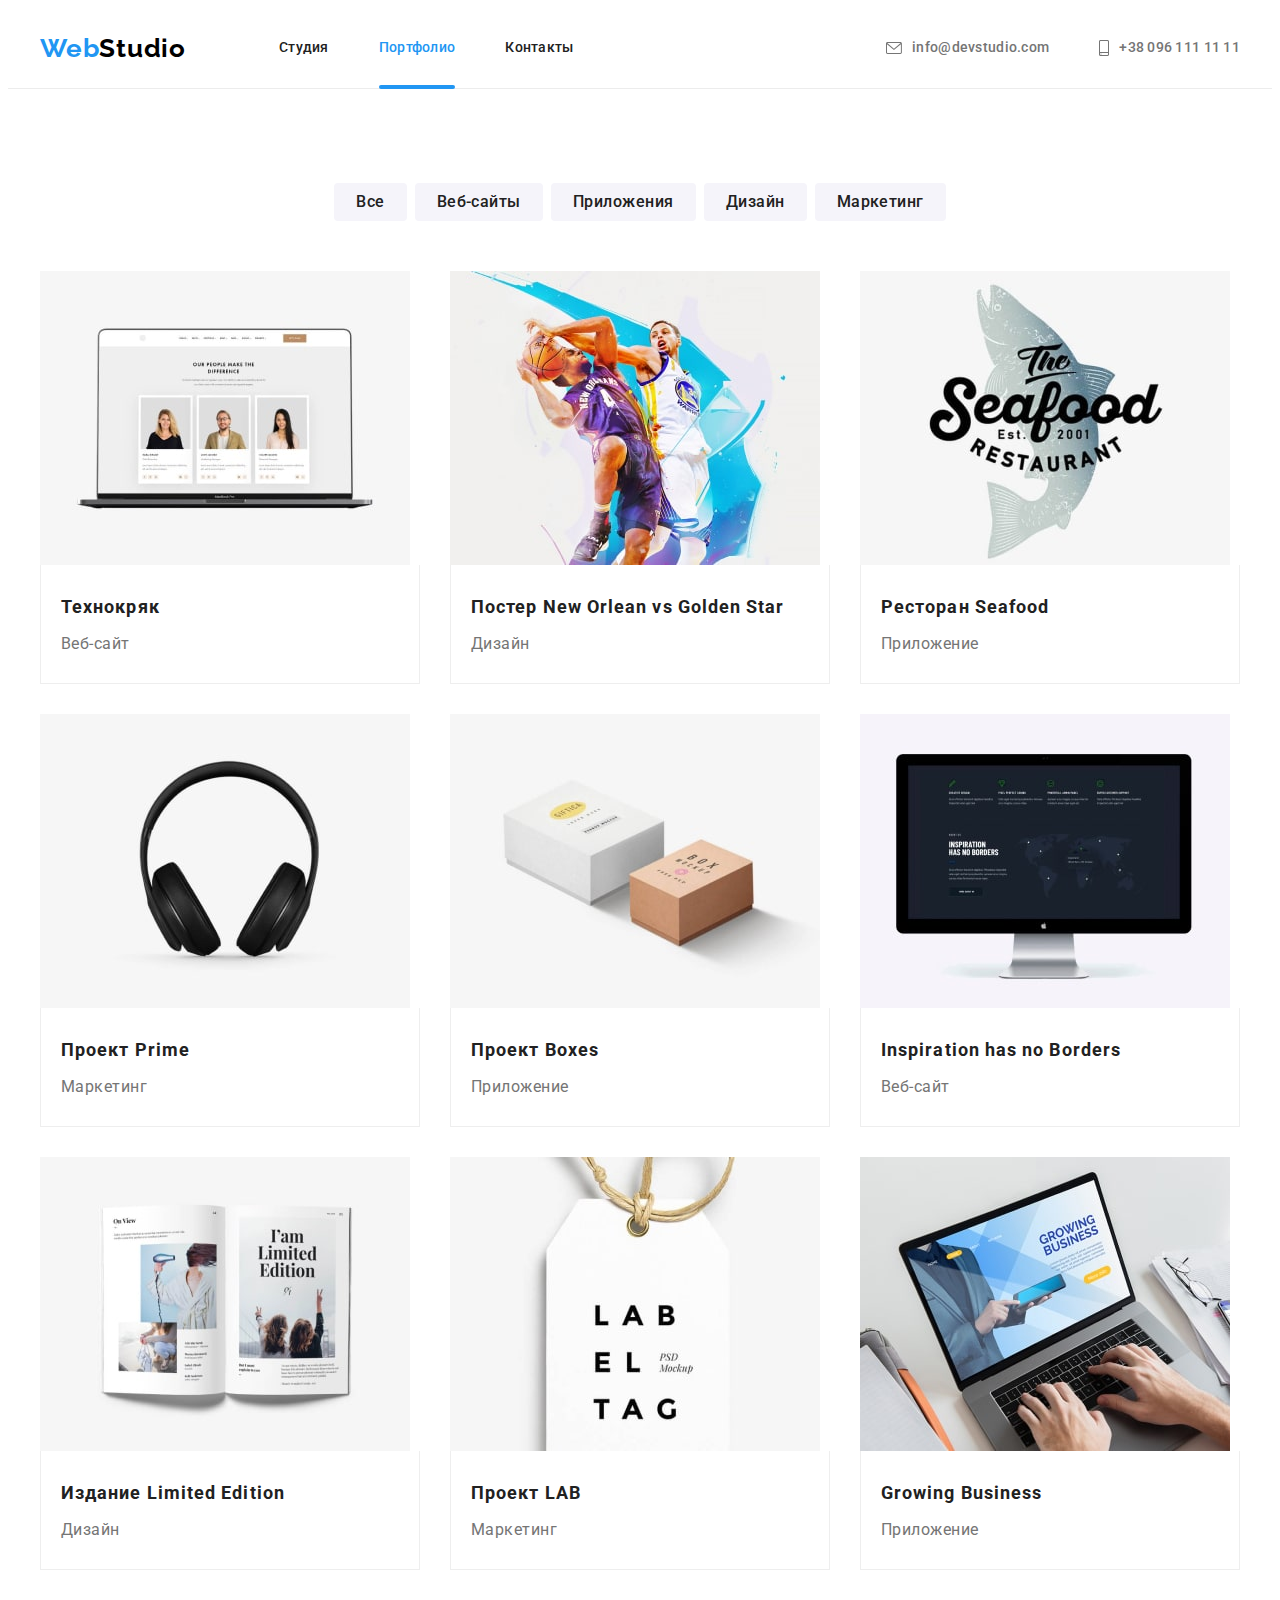
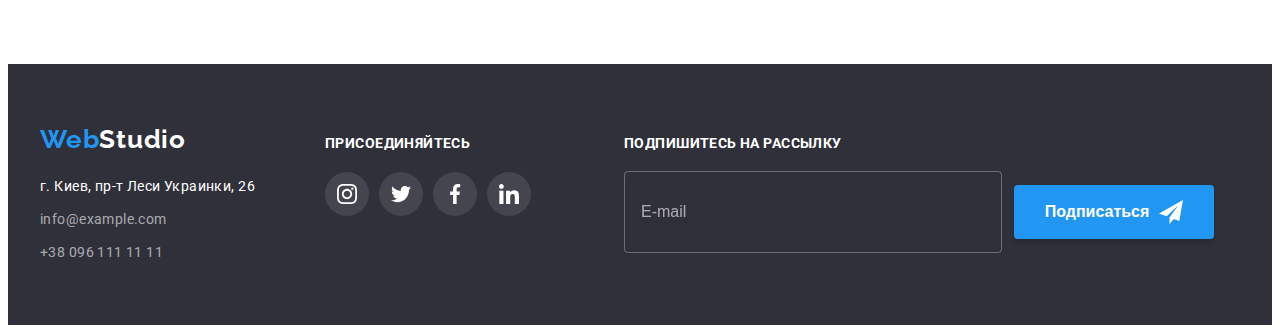
==== portfolio.html @ 28d36714 "copied" ====
<!DOCTYPE html>
<html lang="ru">
  <head>
    <meta charset="UTF-8" />
    <meta http-equiv="X-UA-Compatible" content="IE=edge" />
    <meta name="viewport" content="width=device-width, initial-scale=1.0" />
    <title>Студия</title>
    <link
      rel="stylesheet"
      href="https://cdnjs.cloudflare.com/ajax/libs/modern-normalize/1.1.0/modern-normalize.min.css"
      integrity="sha512-wpPYUAdjBVSE4KJnH1VR1HeZfpl1ub8YT/NKx4PuQ5NmX2tKuGu6U/JRp5y+Y8XG2tV+wKQpNHVUX03MfMFn9Q=="
      crossorigin="anonymous"
      referrerpolicy="no-referrer"
    />
    <link rel="preconnect" href="https://fonts.googleapis.com" />
    <link rel="preconnect" href="https://fonts.gstatic.com" crossorigin />
    <link
      href="https://fonts.googleapis.com/css2?family=Raleway:wght@700&family=Roboto:wght@400;500;700;900&display=swap"
      rel="stylesheet"
    />
    <link rel="stylesheet" href="./css/styles.css" />
  </head>
  <body>
    <!--шапка сайта-->
     <header class="header">
      <div class="container">
        <a class="header-logo link" href="./index.html" lang="en"
          >Web<span class="logo">Studio</span></a
        >
        <nav class="header-nav">
          <ul class="header-nav-list list">
            <li class="header-item">
              <a href="./index.html" class="header-link link">Студия</a>
            </li>
            <li class="header-item">
              <a href="./portfolio.html" class="header-link link active">Портфолио</a>
            </li>
            <li class="header-item">
              <a href="" class="header-link link">Контакты</a>
            </li>
          </ul>
        </nav>
        <ul class="header-contact-list list">
          <li class="header-mail">
            <a href="mailto:info@devstudio.com" class="header-mail-link link">
              <svg class="header-mail-icon" width="16" height="12">
                <use href="./images/sprite.svg#icon-envelope"></use>
              </svg>
              info@devstudio.com</a
            >
          </li>
          <li class="header-tel">
            <a href="tel:+380961111111" class="header-tel-link link">
              <svg class="header-tel-icon" width="10" height="16">
                <use href="./images/sprite.svg#icon-smartphone"></use>
              </svg>
              +38 096 111 11 11</a
            >
          </li>
        </ul>
      </div>
    </header>
    
      <!--герой-->
    <main>
    <section class="projects section">
     <div class="container">  
    <h1 class="projects-title visually-hidden">Примеры работ</h1>
        <ul class="filters-list list">
            <li class="filters-item"><button type="button" class="filters-btn">Все</button></li>
            <li class="filters-item"><button type="button" class="filters-btn">Веб-сайты</button></li>
            <li class="filters-item"><button type="button" class="filters-btn">Приложения</button></li>
            <li class="filters-item"><button type="button" class="filters-btn">Дизайн</button></li>
            <li class="filters-item"><button type="button" class="filters-btn">Маркетинг</button></li>
        </ul>
       <ul class="projects-list list">
      <li class="projects-items">
        
        <a href="" class="project-link link">
          <div class="project-link-wrap">
         <img src="./images/portfolio-img1-min.jpg" alt="открыфтый ноутбук с тремя фотографиями на экране" width="370"/>
       <p class="project-link-text">Ресурс предлагает комплексные предложения с разным уровнем функционала и сервисов. Все это позволит посетителю получить исчерпывающие сведения о компании или частном лице.</p>
        </div>
        <div class="project-text-wraper">
        <h2 class="projects-item-title">Технокряк</h2>
        <p class="projects-item-text">Веб-сайт</p></div>
        </a>
      </li>
      <li class="projects-items">
        
        <a href="" class="project-link link"> 
          <div class="project-link-wrap">
        <img src="./images/portfolio-img2-min.jpg" alt="два баскетболиста в игре" width="370"/>
             <p class="project-link-text">Ресурс предлагает комплексные предложения с разным уровнем функционала и сервисов. Все это позволит посетителю получить исчерпывающие сведения о компании или частном лице.</p>
      </div>
        <div class="project-text-wraper">
        <h2 class="projects-item-title">Постер New Orlean vs Golden Star</h2>
        <p class="projects-item-text">Дизайн</p></div></a>
      </li>
      <li class="projects-items">
        
      <a href="" class="project-link link"> 
        <div class="project-link-wrap">
        <img src="./images/portfolio-img3-min.jpg" alt="логотип рыбного ресторана" width="370"/>
               <p class="project-link-text">Ресурс предлагает комплексные предложения с разным уровнем функционала и сервисов. Все это позволит посетителю получить исчерпывающие сведения о компании или частном лице.</p>
</div>
        <div class="project-text-wraper">
        <h2 class="projects-item-title">Ресторан Seafood</h2>
        <p class="projects-item-text">Приложение</p></div>
      </a></li>
      <li class="projects-items">
        
        <a href="" class="project-link link">
          <div class="project-link-wrap">
        <img src="./images/portfolio-img4-min.jpg" alt="наушники" width="370"/>
               <p class="project-link-text">Ресурс предлагает комплексные предложения с разным уровнем функционала и сервисов. Все это позволит посетителю получить исчерпывающие сведения о компании или частном лице.</p>
</div>
        <div class="project-text-wraper"><h2 class="projects-item-title">Проект Prime</h2>
        <p class="projects-item-text">Маркетинг</p></div>
      </a></li>
      <li class="projects-items">
        <a href="" class="project-link link">
          <div class="project-link-wrap">
        <img src="./images/portfolio-img5-min.jpg" alt="две коробки" width="370"/>
               <p class="project-link-text">Ресурс предлагает комплексные предложения с разным уровнем функционала и сервисов. Все это позволит посетителю получить исчерпывающие сведения о компании или частном лице.</p>
</div>
        <div class="project-text-wraper">
        <h2 class="projects-item-title">Проект Boxes</h2>
        <p class="projects-item-text">Приложение</p></div>
      </li></a>
      <li class="projects-items">
<a href="" class="project-link link">
        <div class="project-link-wrap">
        <img src="./images/portfolio-img6-min.jpg" alt="монитор с изображением сайта" width="370"/>
               <p class="project-link-text">Ресурс предлагает комплексные предложения с разным уровнем функционала и сервисов. Все это позволит посетителю получить исчерпывающие сведения о компании или частном лице.</p>
</div>
       <div class="project-text-wraper">
        <h2 class="projects-item-title">Inspiration has no Borders</h2>
        <p class="projects-item-text">Веб-сайт</p></div>
      </a>
    </li>
      <li class="projects-items"><a href="" class="project-link link"> 
        <div class="project-link-wrap">
        <img src="./images/portfolio-img7-min.jpg" alt="открытый журнала" width="370"/>
               <p class="project-link-text">Ресурс предлагает комплексные предложения с разным уровнем функционала и сервисов. Все это позволит посетителю получить исчерпывающие сведения о компании или частном лице.</p>
</div>
        <div class="project-text-wraper">
        <h2 class="projects-item-title">Издание Limited Edition</h2>
        <p class="projects-item-text">Дизайн</p></div>
      </a></li>
     <li class="projects-items">
       <a href="" class="project-link link">
         <div class="project-link-wrap">
        <img src="./images/portfolio-img8-min.jpg" alt="белый тег на веревочке" width="370"/>
         <p class="project-link-text">Ресурс предлагает комплексные предложения с разным уровнем функционала и сервисов. Все это позволит посетителю получить исчерпывающие сведения о компании или частном лице.</p>
</div>
        <div class="project-text-wraper">
        <h2 class="projects-item-title">Проект LAB</h2>
        <p class="projects-item-text">Маркетинг</p></div>
      </a></li>
      <li class="projects-items">
        <a href="" class="project-link link">
        <div class="project-link-wrap">
        <img src="./images/portfolio-img9-min.jpg" alt="две руки печатающие на ноутбуке" width="370"/>
               <p class="project-link-text">Ресурс предлагает комплексные предложения с разным уровнем функционала и сервисов. Все это позволит посетителю получить исчерпывающие сведения о компании или частном лице.</p>
</div>
        <div class="project-text-wraper">
        <h2 class="projects-item-title">Growing Business</h2>
        <p class="projects-item-text">Приложение</p></div>
      </a></li>
    </ul></div>
</section></main>
    <!--подвал-->
    <footer class="footer section">
      
      <div class="container footer-container">
       
        <div class="footer-contacts">
        <a href="./index.html" lang="en" class="footer-logo-link link"
          >Web<span class="footer-logo">Studio</span></a
        >
        <address class="contacts">
          <ul class="contacts-list list">
            <li class="contacts-item">
              <a
                href="https://bit.ly/3pXMvUd"
                class="adress link"
                target="_blank"
                rel="noopener noreferrer nofollow"
                >г. Киев, пр-т Леси Украинки, 26</a
              >
            </li>
            <li class="contacts-item">
              <a class="adress-item link" href="mailto:info@devstudio.com"
                >info@example.com</a
              >
            </li>
            <li class="contacts-item">
              <a class="adress-item link" href="tel:+380961111111"
                >+38 096 111 11 11</a
              >
            </li>
          </ul>
        </address>
        </div>
        <div class="footer-social">
          <h3 class="footer-social-title">Присоединяйтесь</h3>
          <ul class="footer-social-list list">
            <li class="footer-social-item">
              <a href="" class="footer-social-link">
                      <svg class="footer-social-link-icon" width="20" height="20">
                        <use href="images/sprite.svg#icon-instagram"></use>
                      </svg>
                    </a>
            </li>
            <li class="footer-social-item">
              <a href="" class="footer-social-link">
                      <svg class="footer-social-link-icon" width="20" height="20">
                        <use href="images/sprite.svg#icon-twitter"></use>
                      </svg>
                    </a>
            </li>
            <li class="footer-social-item">
              <a href="" class="footer-social-link">
                      <svg class="footer-social-link-icon" width="20" height="20">
                        <use href="images/sprite.svg#icon-facebook"></use>
                      </svg>
                    </a>
            </li>
            <li class="footer-social-item">
              <a href="" class="footer-social-link">
                      <svg class="footer-social-link-icon" width="20" height="20">
                        <use href="images/sprite.svg#icon-linkedin"></use>
                      </svg>
                    </a>
            </li>
          </ul>
        </div>
        <div class="subscribe">
<h3 class="subscribe-title">Подпишитесь на рассылку</h3>
<form class="subscribe-form">
  <input class="subscribe-mail" type="email" name="mail" placeholder="E-mail">
  <button class="submit-btn" type="submit">Подписаться
    <svg class="submit-btn-icon" width="24" height="24">
      <use href="./images/sprite.svg#icon-icon-send"></use>
    </svg>
  </button>
</form>        
</div>
    </footer>
  </body>
</html>
---- css/styles.css ----
:root {
  --header-color: #757575;
  --main-title-color: #ffffff;
  --title-color: #212121;
  --main-text-color: #757575;
  --accent-color: #2196f3;
  --btn-color: #212121;
  --tipical-margin: 30px;
  --transition-duration: 250ms;
  --transition-timing-function: cubic-bezier(0.4, 0, 0.2, 1);
}

body {
  font-family: "Roboto", Arial, sans-serif;
}
p,
h1,
h2,
h3,
h4,
h5,
h6 {
  margin: 0;
}
ul,
ol {
  padding: 0;
  margin: 0;
}
button {
  cursor: pointer;
}
img {
  display: block;
}
.link {
  text-decoration: none;
}
.list {
  list-style: none;
  display: flex;
}

.title-text {
  font-weight: 700;
  font-size: 36px;
  line-height: 1.16;
  text-align: center;
  letter-spacing: 0.03em;
}
.visually-hidden {
  position: absolute;
  width: 1px;
  height: 1px;
  margin: -1px;
  border: 0;
  padding: 0;
  white-space: nowrap;
  clip-path: inset(100%);
  clip: rect(0 0 0 0);
  overflow: hidden;
}
.container {
  width: 1200px;
  padding-left: 15px;
  padding-right: 15px;
  margin-left: auto;
  margin-right: auto;
}
.section {
  padding-top: 94px;
  padding-bottom: 94px;
}
/* ------------------Header-------------------*/
.header .container {
  display: flex;
  align-items: center;
}
.header {
  border-bottom: 1px solid #ececec;
}
.header-logo {
  font-family: "Raleway", Tahoma, sans-serif;
  font-weight: 700;
  font-size: 26px;
  line-height: 1.19;
  letter-spacing: 0.03em;
  color: var(--accent-color);
  margin-right: 93px;
}
.logo {
  font-family: "Raleway" Tahoma, sans-serif;
  font-weight: 700;
  font-size: 26px;
  line-height: 1.19;
  letter-spacing: 0.03em;
  color: #000000;
}
.header-link {
  display: block;
  font-weight: 500;
  font-size: 14px;
  line-height: 1.14;
  letter-spacing: 0.02em;
  color: var(--title-color);
  padding: 32px 0;
  transition: color var(--transition-duration) var(--transition-timing-function);
}
.header-link:hover,
.header-link:focus {
  color: var(--accent-color);
}
.header-nav {
  display: flex;
  align-items: center;
}
.header-item {
  display: block;
  position: relative;
}
.header-item:not(:last-child) {
  margin-right: 50px;
}
.header-tel-link {
  transition: color var(--transition-duration) var(--transition-timing-function);
  display: flex;
  align-items: center;
  justify-content: center;
  font-weight: 500;
  font-size: 14px;
  line-height: 1.14;
  letter-spacing: 0.02em;
  color: var(--header-color);
}

.header-mail-link {
  transition: color var(--transition-duration) var(--transition-timing-function);
  display: flex;
  align-items: center;
  justify-content: center;
  font-weight: 500;
  font-size: 14px;
  line-height: 1.14;
  letter-spacing: 0.02em;
  color: var(--header-color);
  margin-left: auto;
}
.header-mail {
  margin-right: 50px;
}
.header-tel-link:hover,
.header-tel-link:focus {
  color: var(--accent-color);
}

.header-mail-link:hover,
.header-mail-link:focus {
  color: var(--accent-color);
}
.link.active {
  color: var(--accent-color);
}
.link.active::before {
  position: absolute;
  left: 0;
  bottom: -1px;
  width: 100%;
  content: "";
  height: 4px;
  background-color: var(--accent-color);
  border-radius: 2px;
  display: block;
}
.header-contact-list {
  margin-left: auto;
}
.header-mail-icon {
  transition: fill var(--transition-duration) var(--transition-timing-function);
  margin-right: 10px;
  fill: var(--main-text-color);
}
.header-tel-icon {
  transition: fill var(--transition-duration) var(--transition-timing-function);
  margin-right: 10px;
  fill: var(--main-text-color);
}
.header-mail-link:focus .header-mail-icon,
.header-mail-link:hover .header-mail-icon {
  fill: var(--accent-color);
}
.header-tel-link:focus .header-tel-icon,
.header-tel-link:hover .header-tel-icon {
  fill: var(--accent-color);
}
/* ------------------Hero--------------------*/

.hero {
  background-image: linear-gradient(
      rgba(47, 48, 58, 0.4),
      rgba(47, 48, 58, 0.4)
    ),
    url("../images/hero-photo.jpg");
  background-size: cover;
  background-color: #2f303a;
  background-position: center;
  text-align: center;
  padding: 200px 0 200px 0;
  margin: auto;
  max-width: 1600px;
  background-position: 50% 50$;
}
.hero-title {
  font-weight: 900;
  font-size: 44px;
  line-height: 1.36;
  text-align: center;
  letter-spacing: 0.06em;
  text-transform: uppercase;
  color: var(--main-title-color);
  margin-bottom: var(--tipical-margin);
  max-width: 696px;
  margin-left: auto;
  margin-right: auto;
}
.hero-btn-text {
  transition: background-color var(--transition-duration)
    var(--transition-timing-function);
  display: inline-block;
  padding: 10px 32px;
  min-width: 200px;
  font-family: inherit;
  font-weight: 700;
  font-size: 16px;
  line-height: 1.87;
  text-align: center;
  letter-spacing: 0.06em;
  box-shadow: 0px 4px 4px rgba(0, 0, 0, 0.15);
  border-radius: 4px;
  border: none;
  color: #ffffff;
  background-color: var(--accent-color);
}
.hero-btn-text:hover,
.hero-btn-text:focus {
  background-color: #188ce8;
}
/* ------------------Preference---------------*/
.preference {
  padding-bottom: 0;
}
.preference-list {
  display: flex;
  justify-content: space-between;
}
.preference-item-picture {
  display: flex;
  align-items: center;
  justify-content: center;
  width: 270px;
  height: 120px;
  background-color: #f5f4fa;
  border-radius: 4px;
  margin-bottom: var(--tipical-margin);
}
.preference-item:not(:last-child) {
  margin-right: var(--tipical-margin);
  max-width: 270px;
}
.preference-item-title {
  font-weight: 700;
  font-size: 14px;
  line-height: 1.14;
  letter-spacing: 0.03em;
  text-transform: uppercase;
  color: var(--title-color);
  margin-bottom: 10px;
}
.preference-text {
  font-size: 14px;
  line-height: 1.71;
  letter-spacing: 0.03em;
  color: var(--main-text-color);
}

/* ------------------Works---------------*/

.works-title {
  color: var(--title-color);
  margin-bottom: 50px;
}
.works-item:not(:nth-child(3n)) {
  margin-right: var(--tipical-margin);
}
.works-item {
  position: relative;
}
.work-item-text {
  font-weight: 700;
  font-size: 14px;
  line-height: 1.14;
  text-align: center;
  letter-spacing: 0.03em;
  text-transform: uppercase;
  color: var(--main-title-color);
}
.work-item-wrap {
  background-color: rgba(47, 48, 58, 0.8);
  padding-top: 27px;
  padding-bottom: 27px;
  position: absolute;
  bottom: 0;
  width: 100%;
}

/* ------------------Team---------------*/
.team {
  background: #f5f4fa;
}
.team-list {
  display: flex;
}
.team-item:not(:nth-child(4n)) {
  margin-right: var(--tipical-margin);
}
.team-title {
  color: var(--title-color);
  margin-bottom: 55px;
}
.team-item-title {
  font-weight: 500;
  font-size: 16px;
  line-height: 1.18;
  text-align: center;
  letter-spacing: 0.03em;
  color: var(--title-color);
  margin-bottom: 10px;
}
.team-item-text {
  font-size: 16px;
  line-height: 1.18;
  text-align: center;
  letter-spacing: 0.03em;
  color: var(--main-text-color);
  margin-bottom: 16px;
}
.team-wrapper {
  background-color: #fff;
  border: 1px solid #f5f4fa;
  padding: var(--tipical-margin);
  box-shadow: 0px 1px 3px rgba(0, 0, 0, 0.12), 0px 1px 1px rgba(0, 0, 0, 0.14),
    0px 2px 1px rgba(0, 0, 0, 0.2);
  border-radius: 0px 0px 4px 4px;
}
.social-list-link {
  transition: background-color var(--transition-duration)
    var(--transition-timing-function);
  display: flex;
  align-items: center;
  justify-content: center;
  width: 44px;
  height: 44px;
  border-radius: 50%;
  background-color: transparent;
}
.social-list {
  display: flex;
  justify-content: center;
}
.social-list-item:not(:last-child) {
  margin-right: 10px;
}
.social-list-link:hover,
.social-list-link:focus {
  background-color: var(--accent-color);
}
.social-list-link:hover .social-link-icon,
.social-list-link:focus .social-link-icon {
  fill: var(--main-title-color);
}
.social-link-icon {
  transition: fill var(--transition-duration)
    var(--transition-timing-function);
  fill: #afb1b8;
}
/*____________________Clients_____________*/
.clients-title {
  font-size: 36px;
  line-height: 1.16;
  text-align: center;
  letter-spacing: 0.03em;
  margin-bottom: 50px;
  color: var(--title-color);
}
.client {
  transition: border-color var(--transition-duration)
    var(--transition-timing-function);
  display: flex;
  align-items: center;
  justify-content: center;
  width: 170px;
  height: 92px;
  border: 1px solid #afb1b8;
  border-radius: 4px;
}
.clients-icon {
  transition: fill var(--transition-duration) var(--transition-timing-function);
  fill: #afb1b8;
}
.clients-item:not(:last-child) {
  margin-right: var(--tipical-margin);
}
.client:hover,
.client:focus {
  border-color: var(--accent-color);
}
.client:hover .clients-icon,
.client:focus .clients-icon {
  fill: var(--accent-color);
}

/* ------------------Footer---------------*/
.footer {
  background-color: #2f303a;
  padding: 60px 0;
}
.footer-logo-link {
  display: inline-block;
  margin-bottom: 20px;
  font-family: "Raleway";
  font-style: normal;
  font-weight: 700;
  font-size: 26px;
  line-height: 31px;
  letter-spacing: 0.03em;
  color: var(--accent-color);
}
.footer-logo {
  color: #ffffff;
}

.contacts {
  font-style: normal;
}
.contacts-list {
  display: inline-block;
}
.footer-contacts {
  display: block;
  margin-right: 70px;
}
.adress-item {
  transition: color var(--transition-duration) var(--transition-timing-function);
  font-style: normal;
  font-size: 14px;
  line-height: 1.71;
  letter-spacing: 0.03em;
  color: rgba(255, 255, 255, 0.6);
}
.contacts-item:not(:last-child) {
  margin-bottom: 9px;
}
.adress-item:hover,
.adress-item:focus {
  color: #ffffff;
}
.adress {
  font-style: normal;
  font-size: 14px;
  line-height: 1.71;
  letter-spacing: 0.03em;
  color: #ffffff;
}
.footer-social {
  display: block;
}
.footer-social-list {
  display: flex;
  align-items: center;
  justify-content: center;
}
.footer-social-title {
  font-size: 14px;
  line-height: 1.14;
  letter-spacing: 0.03em;
  text-transform: uppercase;
  color: var(--main-title-color);
  margin-bottom: 20px;
}
.footer-social-link-icon {
  fill: var(--main-title-color);
}
.footer-social-link {
  transition: background-color var(--transition-duration)
    var(--transition-timing-function);
  display: flex;
  align-items: center;
  justify-content: center;
  width: 44px;
  height: 44px;
  border-radius: 50%;
  background-color: rgba(255, 255, 255, 0.1);
}
.footer-social-link:hover,
.footer-social-link:focus {
  background-color: var(--accent-color);
}

.footer-container {
  display: flex;
  align-items: baseline;
}
.footer-social-item:not(:last-child) {
  margin-right: 10px;
}
.subscribe-title {
  font-weight: 700;
font-size: 14px;
line-height: 1,14;
letter-spacing: 0.03em;
text-transform: uppercase;
color: var(--main-title-color);
margin-left: 93px;
margin-bottom: 20px;
}
.subscribe-mail {
  width: 358px;
  height: 50px;
  border: 1px solid rgba(255, 255, 255, 0.3);
filter: drop-shadow(0px 4px 4px rgba(0, 0, 0, 0.15));
border-radius: 4px;
background-color: transparent;
color: var(--main-title-color);
padding-left: 16px;
padding-top: 15px;
padding-bottom: 15px;
transition: border-color var(--transition-duration) var(--transition-timing-function);
}
.subscribe-mail:focus {
  outline: none;
  border-color: var(--accent-color);
}
.subscribe-mail::placeholder {
  font-size: 16px;
line-height: 20px;
color: rgba(255, 255, 255, 0.6);
}
.submit-btn {
  background-color: var(--accent-color);
  box-shadow: 0px 4px 4px rgba(0, 0, 0, 0.15);
border-radius: 4px;
margin-left: 12px;
padding-top: 10px;
padding-bottom: 10px;
min-width: 200px;
display: flex;
align-items: center;
justify-content: center;
font-weight: 700;
font-size: 16px;
line-height: 30px;
color: var(--main-title-color);
border-color: transparent;
cursor: pointer;
}
.subscribe-form {
  display: flex;
  align-items: center;
  margin-left: 93px;
}
.submit-btn-icon {
  fill: var(--main-title-color);
  margin-left: 10px;
}

/*-------------------Modal-----------------------*/

.backdrop {
  position: fixed;
  top: 0%;
  left: 0%;
  bottom: 0%;
  right: 0%;
  background-color: rgba(0, 0, 0, 0.2);
  transition: opacity var(--transition-duration) var(--transition-timing-function), visibility var(--transition-duration) var(--transition-timing-function);
}
.modal {
  position: absolute;
  left: 50%;
  top: 50%;
  transform: translate(-50%, -50%);
  width: 528px;
  height: 581px;
  background-color: var(--main-title-color);
  border-radius: 4px;
  padding: 40px;
}
.modal-close-btn {
  position: absolute;
  top: 8px;
  right: 8px;
  display: flex;
  align-items: center;
  justify-content: center;
  width: 30px;
  height: 30px;
  border-radius: 50%;
  border: 1px solid rgba(0, 0, 0, 0.1);
  background-color: transparent;
  cursor: pointer;
  padding: 0;
  
}
.modal-close-btn-icon {
  fill: #000000;
  transition: fill var(--transition-duration) var(--transition-timing-function);
}
.modal-close-btn:hover .modal-close-btn-icon,
.modal-close-btn:focus .modal-close-btn-icon {
  fill: var(--accent-color);
}
.backdrop.is-hidden {
  opacity: 0;
  visibility: hidden;
  pointer-events: none;
}
.modal-form-title {
  font-weight: 700;
font-size: 20px;
line-height: 1.15;
text-align: center;
letter-spacing: 0.03em;
color: var(--btn-color);
margin-bottom: 12px;
}
/*---------------------Contact-Form---------------------*/

.contact-form {
  display: flex;
  flex-direction: column;
}
.contact-form-input {
  width: 100%;
  height: 40px;
  padding-left: 42px;
  border: 1px solid rgba(33, 33, 33, 0.2);
border-radius: 4px;
transition: border-color var(--transition-duration) var(--transition-timing-function);
}
.contact-form-input:focus {
  border-color: var(--accent-color);
  outline: none;
} 
.contact-form-field{
  font-size: 12px;
  line-height: 1.16;
  letter-spacing: 0.01em;
  color: var(--header-color);  
  display: block;
  
}
.contact-form-field:not(:last-child) {
  margin-bottom: 10px;
}
.contact-form-field-name {
  font-size: 12px;
line-height: 1.16;
letter-spacing: 0.01em;
color: var(--main-text-color);
display: block;
}
.contact-form-input-icon {
  position: absolute;
  top: 50%;
  left: 12px;
  transform: translateY(-50%);
  fill: var(--btn-color);
  transition: fill var(--transition-duration) var(--transition-timing-function);
}
.contact-form-input:focus + .contact-form-input-icon {
fill: var(--accent-color);
}
.contact-form-input-wrap {
  position: relative;
  display: block;
  margin-top: 4px;
/*   width: 448px;
  height: 40px; */
}
.contact-form-comment {
  display: block;
  width: 100%;
  height: 120px;
  margin-top: 4px;
  padding: 12px 16px;
  font-size: 14px;
  line-height: 1.14;
  letter-spacing: 0.01em;
  resize: none;
  border: 1px solid rgba(33, 33, 33, 0.2);
border-radius: 4px;
transition: border-color var(--transition-duration) var(--transition-timing-function);
}
.contact-form-comment::placeholder {
  color:  rgba(117, 117, 117, 0.5);
  font-size: 14px;
line-height: 1.14;
letter-spacing: 0.01em;
}
.contact-form-comment:focus {
  border-color: var(--accent-color);
  outline: none;
} 
.contact-form-checkbox-label {
  display: flex;
  align-items: center;
  font-size: 14px;
line-height: 1.71;
letter-spacing: 0.03em;
color: var(--main-text-color);
margin-top: 20px;
margin-left: 12px;
}
.contact-form-checkbox-label::before {
  content: "";
  display: block;
  margin-right: 7px;
  height: 15px;
  width: 16px;
  border: 1px solid var(--btn-color);
cursor: pointer;
}
.contact-form-checkbox:checked + .contact-form-checkbox-label::before {
  background-color: var(--accent-color);
  background-image: url(../images/icon\ check.svg);
  background-position: center;
  border-color: transparent;
}
.contact-form-checkbox:focus + .contact-form-checkbox-label::before {
  border: 2px solid var(--accent-color);
}
.contact-form-checkbox-link {
  color: var(--accent-color);
}
.contact-form-btn {
  color: var(--main-title-color);
  background-color: var(--accent-color);
  box-shadow: 0px 4px 4px rgba(0, 0, 0, 0.25);
  font-weight: 700;
font-size: 16px;
line-height: 1.88;
text-align: center;
letter-spacing: 0.06em;
cursor: pointer;
  border-radius: 4px;
  border: none;
  min-width: 200px;
  padding-top: 10px;
  padding-bottom: 10px;
  align-self: center;
  margin-top: var(--tipical-margin);
  transition: background-color var(--transition-duration) var(--transition-timing-function);
}
.contact-form-btn:hover,
.contact-form-btn:focus {
  background-color: #188ce8;
}
/* ------------------Portfolio-filters---------------*/
.filters-btn {
  transition: color var(--transition-duration) var(--transition-timing-function),
    background-color var(--transition-duration)
      var(--transition-timing-function),
    box-shadow var(--transition-duration) var(--transition-timing-function);
  font-family: inherit;
  font-weight: 500;
  font-size: 16px;
  line-height: 1.62;
  text-align: center;
  letter-spacing: 0.03em;
  cursor: pointer;
  border-radius: 4px;
  border: none;
  color: var(--btn-color);
  background-color: #f5f4fa;
  text-align: center;
  padding: 6px 22px;
}
.filters-btn:hover,
.filters-btn:focus {
  color: #ffffff;
  background-color: var(--accent-color);
  box-shadow: 0px 4px 4px rgba(0, 0, 0, 0.25);
}
.filters-item:not(:last-child) {
  margin-right: 8px;
}
.projects-item-title {
  font-weight: 700;
  font-size: 18px;
  line-height: 2;
  letter-spacing: 0.06em;
  color: var(--title-color);
  margin-bottom: 4px;
}
.projects-item-text {
  font-size: 16px;
  line-height: 1.88;
  letter-spacing: 0.03em;
  color: #757575;
}
.filters-list {
  margin-bottom: 50px;
  align-items: center;
  justify-content: center;
}
.projects-list {
  display: flex;
  flex-wrap: wrap;
  margin-left: -30px;
  margin-top: -30px;
}
.projects-items {
  flex-basis: calc((100% - 90px) / 3);
  margin-left: 30px;
  margin-top: 30px;
}
.project-text-wraper {
  border-bottom: 1px solid #eeeeee;
  border-right: 1px solid #eeeeee;
  border-left: 1px solid #eeeeee;
  padding: 24px 20px;
}
.project-link {
  transition: box-shadow var(--transition-duration)
    var(--transition-timing-function);
  display: block;
}
.project-link:hover,
.project-link:focus {
  box-shadow: 0px 1px 1px rgba(0, 0, 0, 0.12), 0px 4px 4px rgba(0, 0, 0, 0.06),
    1px 4px 6px rgba(0, 0, 0, 0.16);
}
.project-link-text {
  transform: translateY(0);
  position: absolute;
  top: 100%;
  left: 0;
  width: 100%;
  height: 100%;
  font-size: 18px;
  line-height: 1.55;
  color: var(--main-title-color);
  letter-spacing: 0.03em;
  background-color: var(--accent-color);
  padding: 64px 23px;
  transition: transform var(--transition-duration)
    var(--transition-timing-function);
}
.project-link-wrap {
  position: relative;
  overflow: hidden;
}
.project-link:hover .project-link-text,
.project-link:focus .project-link-text {
  transform: translateY(-100%);
  transition: transform var(--transition-duration)
    var(--transition-timing-function);
}
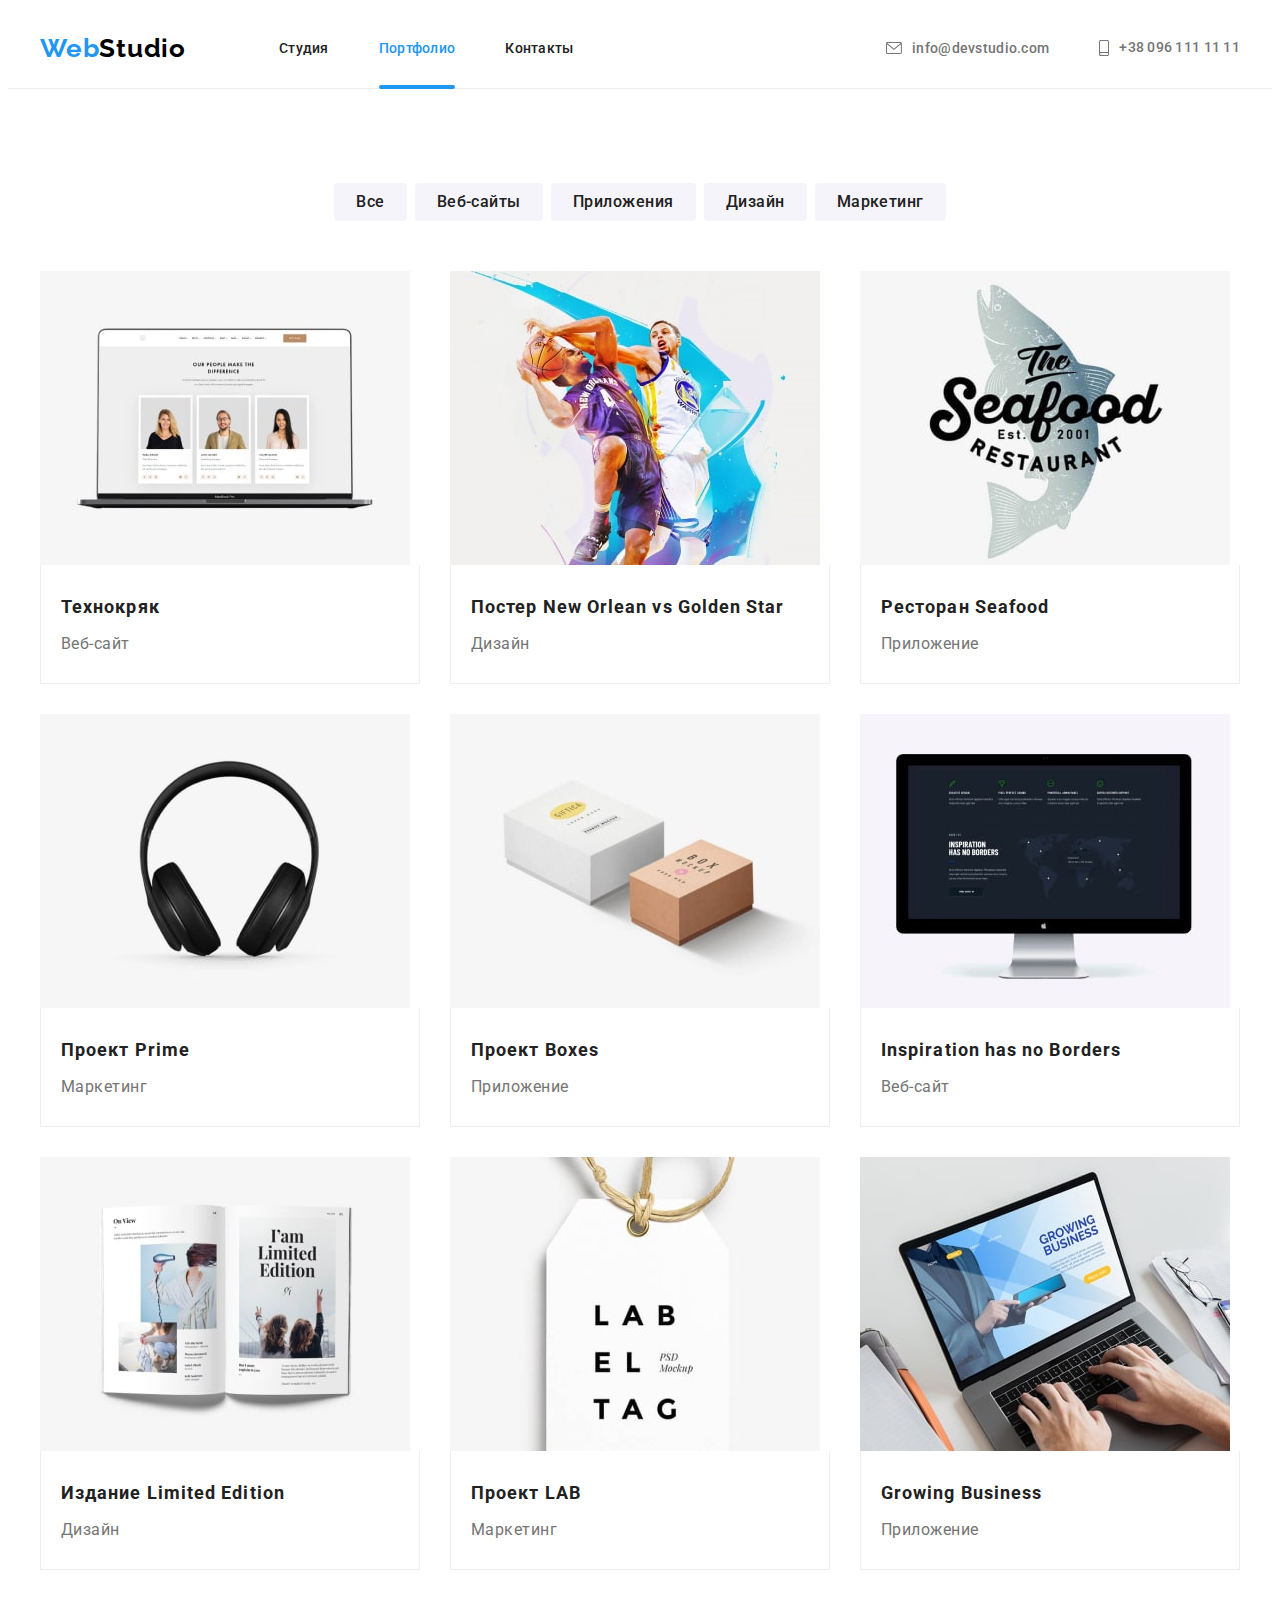
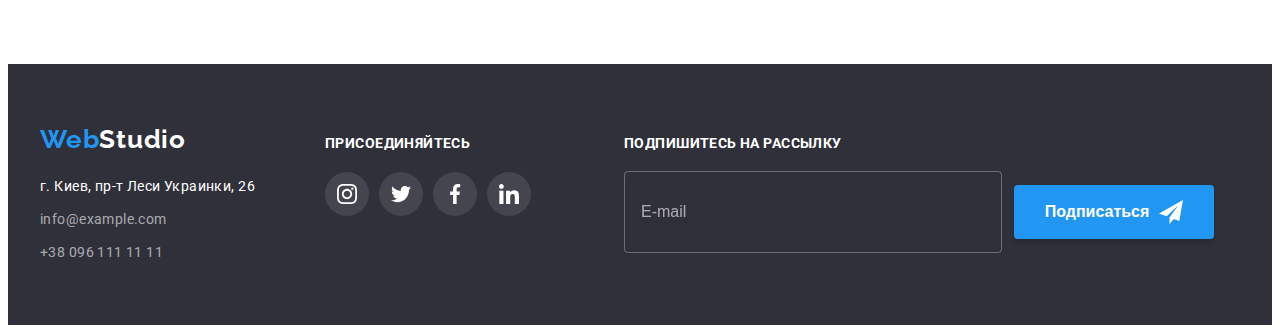
==== commit 6e490ab6: "трам" ====
--- a/portfolio.html
+++ b/portfolio.html
@@ -18,40 +18,40 @@
       href="https://fonts.googleapis.com/css2?family=Raleway:wght@700&family=Roboto:wght@400;500;700;900&display=swap"
       rel="stylesheet"
     />
-    <link rel="stylesheet" href="./css/styles.css" />
+        <link rel="stylesheet" href="./css/main.min.css" />
   </head>
   <body>
     <!--шапка сайта-->
      <header class="header">
       <div class="container">
-        <a class="header-logo link" href="./index.html" lang="en"
+        <a class="header__logo link" href="./index.html" lang="en"
           >Web<span class="logo">Studio</span></a
         >
-        <nav class="header-nav">
-          <ul class="header-nav-list list">
-            <li class="header-item">
-              <a href="./index.html" class="header-link link">Студия</a>
-            </li>
-            <li class="header-item">
-              <a href="./portfolio.html" class="header-link link active">Портфолио</a>
-            </li>
-            <li class="header-item">
-              <a href="" class="header-link link">Контакты</a>
+        <nav class="header__nav">
+          <ul class="header-nav__list list">
+            <li class="header__item">
+              <a href="./index.html" class="header__link link">Студия</a>
+            </li>
+            <li class="header__item">
+              <a href="./portfolio.html" class="header__link link active">Портфолио</a>
+            </li>
+            <li class="header__item">
+              <a href="" class="header__link link">Контакты</a>
             </li>
           </ul>
         </nav>
-        <ul class="header-contact-list list">
-          <li class="header-mail">
-            <a href="mailto:info@devstudio.com" class="header-mail-link link">
-              <svg class="header-mail-icon" width="16" height="12">
+        <ul class="header-contact__list list">
+          <li class="header__mail">
+            <a href="mailto:info@devstudio.com" class="header-mail__link link">
+              <svg class="header-mail__icon" width="16" height="12">
                 <use href="./images/sprite.svg#icon-envelope"></use>
               </svg>
               info@devstudio.com</a
             >
           </li>
-          <li class="header-tel">
-            <a href="tel:+380961111111" class="header-tel-link link">
-              <svg class="header-tel-icon" width="10" height="16">
+          <li class="header__tel">
+            <a href="tel:+380961111111" class="header-tel__link link">
+              <svg class="header-tel__icon" width="10" height="16">
                 <use href="./images/sprite.svg#icon-smartphone"></use>
               </svg>
               +38 096 111 11 11</a
@@ -177,7 +177,7 @@
        
         <div class="footer-contacts">
         <a href="./index.html" lang="en" class="footer-logo-link link"
-          >Web<span class="footer-logo">Studio</span></a
+          >Web<span class="footer__logo">Studio</span></a
         >
         <address class="contacts">
           <ul class="contacts-list list">
--- a/css/main.min.css
+++ b/css/main.min.css
@@ -0,0 +1,2 @@
+:root{--header-color: #757575;--main-title-color: #ffffff;--title-color: #212121;--main-text-color: #757575;--accent-color: #2196f3;--btn-color: #212121;--tipical-margin: 30px;--transition-duration: 250ms;--transition-timing-function: cubic-bezier(0.4, 0, 0.2, 1)}.visually-hidden{position:absolute;width:1px;height:1px;margin:-1px;border:0;padding:0;white-space:nowrap;clip-path:inset(100%);clip:rect(0 0 0 0);overflow:hidden}.submit-btn,.modal-close-btn,.header-tel__link,.preference-item__picture,.client,.footer-social-link{display:flex;align-items:center;justify-content:center}body{font-family:"Roboto", Arial, sans-serif}p,h1,h2,h3,h4,h5,h6{margin:0}ul,ol{padding:0;margin:0}button{cursor:pointer}img{display:block}.list{list-style:none;display:flex}.title-text{font-size:36px;font-weight:700;line-height:1.16667;text-align:center;letter-spacing:0.03em}.container{width:1200px;padding-left:15px;padding-right:15px;margin-left:auto;margin-right:auto}.section{padding-top:94px;padding-bottom:94px}.link{text-decoration:none}.link.active{color:var(--accent-color)}.link.active::before{position:absolute;left:0;bottom:-1px;width:100%;content:"";height:4px;background-color:var(--accent-color);border-radius:2px;display:block}.logo{font-family:"Raleway" Tahoma, sans-serif;font-size:26px;font-weight:700;line-height:1.19231;letter-spacing:0.03em;color:#000000}.header__logo{font-family:"Raleway", Tahoma, sans-serif;font-size:26px;font-weight:700;line-height:1.19231;letter-spacing:0.03em;color:var(--accent-color);margin-right:93px}.footer-logo-link{display:inline-block;margin-bottom:20px;font-family:"Raleway";font-style:normal;font-size:26px;font-weight:700;line-height:1.19231;letter-spacing:0.03em;color:var(--accent-color)}.footer__logo{color:#ffffff}.social-list__link{transition:background-color var(--transition-duration) var(--transition-timing-function);display:flex;align-items:center;justify-content:center;width:44px;height:44px;border-radius:50%;background-color:transparent}.social-list__link:hover,.social-list__link:focus{background-color:var(--accent-color)}.social-list{display:flex;justify-content:center}.social-list__item:not(:last-child){margin-right:10px}.social-link__icon{transition:fill var(--transition-duration) var(--transition-timing-function);fill:#afb1b8}.social-list__link:hover .social-link__icon,.social-list__link:focus .social-link__icon{fill:var(--main-title-color)}.subscribe-title{font-weight:700;font-size:14px;line-height:1, 14;letter-spacing:0.03em;text-transform:uppercase;color:var(--main-title-color);margin-left:93px;margin-bottom:20px}.subscribe-mail{width:358px;height:50px;border:1px solid rgba(255,255,255,0.3);filter:drop-shadow(0px 4px 4px rgba(0,0,0,0.15));border-radius:4px;background-color:transparent;color:var(--main-title-color);padding-left:16px;padding-top:15px;padding-bottom:15px;transition:border-color var(--transition-duration) var(--transition-timing-function)}.subscribe-mail:focus{outline:none;border-color:var(--accent-color)}.subscribe-mail::placeholder{font-size:16px;line-height:20px;color:rgba(255,255,255,0.6)}.submit-btn{background-color:var(--accent-color);box-shadow:0px 4px 4px rgba(0,0,0,0.15);border-radius:4px;margin-left:12px;padding-top:10px;padding-bottom:10px;min-width:200px;font-size:16px;font-weight:700;line-height:1.875;color:var(--main-title-color);border-color:transparent;cursor:pointer}.subscribe-form{display:flex;align-items:center;margin-left:93px}.submit-btn-icon{fill:var(--main-title-color);margin-left:10px}.backdrop{position:fixed;top:0%;left:0%;bottom:0%;right:0%;background-color:rgba(0,0,0,0.2);transition:opacity var(--transition-duration) var(--transition-timing-function),visibility var(--transition-duration) var(--transition-timing-function)}.backdrop.is-hidden{opacity:0;visibility:hidden;pointer-events:none}.modal{position:absolute;left:50%;top:50%;transform:translate(-50%, -50%);width:528px;height:581px;background-color:var(--main-title-color);border-radius:4px;padding:40px}.modal-close-btn{position:absolute;top:8px;right:8px;width:30px;height:30px;border-radius:50%;border:1px solid rgba(0,0,0,0.1);background-color:transparent;cursor:pointer;padding:0}.modal-close-btn-icon{fill:#000000;transition:fill var(--transition-duration) var(--transition-timing-function)}.modal-close-btn:hover .modal-close-btn-icon,.modal-close-btn:focus .modal-close-btn-icon{fill:var(--accent-color)}.modal-form-title{font-weight:700;font-size:20px;line-height:1.15;text-align:center;letter-spacing:0.03em;color:var(--btn-color);margin-bottom:12px}.contact-form{display:flex;flex-direction:column}.contact-form-input{width:100%;height:40px;padding-left:42px;border:1px solid rgba(33,33,33,0.2);border-radius:4px;transition:border-color var(--transition-duration) var(--transition-timing-function)}.contact-form-input:focus{border-color:var(--accent-color);outline:none}.contact-form-field{font-size:12px;line-height:1.16;letter-spacing:0.01em;color:var(--header-color);display:block}.contact-form-field:not(:last-child){margin-bottom:10px}.contact-form-field-name{font-size:12px;line-height:1.16;letter-spacing:0.01em;color:var(--main-text-color);display:block}.contact-form-input-icon{position:absolute;top:50%;left:12px;transform:translateY(-50%);fill:var(--btn-color);transition:fill var(--transition-duration) var(--transition-timing-function)}.contact-form-input:focus+.contact-form-input-icon{fill:var(--accent-color)}.contact-form-input-wrap{position:relative;display:block;margin-top:4px}.contact-form-comment{display:block;width:100%;height:120px;margin-top:4px;padding:12px 16px;font-size:14px;line-height:1.14;letter-spacing:0.01em;resize:none;border:1px solid rgba(33,33,33,0.2);border-radius:4px;transition:border-color var(--transition-duration) var(--transition-timing-function)}.contact-form-comment::placeholder{color:rgba(117,117,117,0.5);font-size:14px;line-height:1.14;letter-spacing:0.01em}.contact-form-comment:focus{border-color:var(--accent-color);outline:none}.contact-form-checkbox-label{display:flex;align-items:center;font-size:14px;line-height:1.71;letter-spacing:0.03em;color:var(--main-text-color);margin-top:20px;margin-left:12px}.contact-form-checkbox-label::before{content:"";display:block;margin-right:7px;height:15px;width:16px;border:1px solid var(--btn-color);cursor:pointer}.contact-form-checkbox:checked+.contact-form-checkbox-label::before{background-color:var(--accent-color);background-image:url(../images/icon-check.svg);background-position:center;border-color:transparent}.contact-form-checkbox:focus+.contact-form-checkbox-label::before{border:2px solid var(--accent-color)}.contact-form-checkbox-link{color:var(--accent-color)}.contact-form-btn{color:var(--main-title-color);background-color:var(--accent-color);box-shadow:0px 4px 4px rgba(0,0,0,0.25);font-size:16px;font-weight:700;line-height:1.875;text-align:center;letter-spacing:0.06em;cursor:pointer;border-radius:4px;border:none;min-width:200px;padding-top:10px;padding-bottom:10px;align-self:center;margin-top:var(--tipical-margin);transition:background-color var(--transition-duration) var(--transition-timing-function)}.contact-form-btn:hover,.contact-form-btn:focus{background-color:#188ce8}.header{border-bottom:1px solid #ececec}.header .container{display:flex;align-items:center}.header__link{display:block;font-size:14px;font-weight:500;line-height:1.14286;letter-spacing:0.02em;color:var(--title-color);padding:32px 0;transition:color var(--transition-duration) var(--transition-timing-function)}.header__link:hover,.header__link:focus{color:var(--accent-color)}.header__nav{display:flex;align-items:center}.header__item{display:block;position:relative}.header__item:not(:last-child){margin-right:50px}.header-tel__link{transition:color var(--transition-duration) var(--transition-timing-function);font-weight:500;font-size:14px;line-height:1.14;letter-spacing:0.02em;color:var(--header-color)}.header-tel__link:hover,.header-tel__link:focus{color:var(--accent-color)}.header-mail__link{transition:color var(--transition-duration) var(--transition-timing-function);display:flex;align-items:center;justify-content:center;font-size:14px;font-weight:500;line-height:1.14286;letter-spacing:0.02em;color:var(--header-color);margin-left:auto}.header-mail__link:hover,.header-mail__link:focus{color:var(--accent-color)}.header__mail{margin-right:50px}.header-contact__list{margin-left:auto}.header-mail__icon{transition:fill var(--transition-duration) var(--transition-timing-function);margin-right:10px;fill:var(--main-text-color)}.header-mail__link:focus .header-mail__icon,.header-mail__link:hover .header-mail__icon{fill:var(--accent-color)}.header-tel__icon{transition:fill var(--transition-duration) var(--transition-timing-function);margin-right:10px;fill:var(--main-text-color)}.header-tel__link:focus .header-tel__icon,.header-tel__link:hover .header-tel__icon{fill:var(--accent-color)}.hero{background-image:linear-gradient(rgba(47,48,58,0.4), rgba(47,48,58,0.4)),url("../images/hero-photo.jpg");background-size:cover;background-color:#2f303a;background-position:center;text-align:center;padding:200px 0 200px 0;margin:auto;max-width:1600px;background-position:50% 50%}.hero__title{font-size:44px;font-weight:900;line-height:1.36364;text-align:center;letter-spacing:0.06em;text-transform:uppercase;color:var(--main-title-color);margin-bottom:var(--tipical-margin);max-width:696px;margin-left:auto;margin-right:auto}.hero-btn__text{transition:background-color var(--transition-duration) var(--transition-timing-function);display:inline-block;padding:10px 32px;min-width:200px;font-family:inherit;font-weight:700;font-size:16px;line-height:1.87;text-align:center;letter-spacing:0.06em;box-shadow:0px 4px 4px rgba(0,0,0,0.15);border-radius:4px;border:none;color:#ffffff;background-color:var(--accent-color)}.hero-btn__text:hover,.hero-btn__text:focus{background-color:#188ce8}.preference{padding-bottom:0}.preference__list{display:flex;justify-content:space-between}.preference-item__picture{width:270px;height:120px;background-color:#f5f4fa;border-radius:4px;margin-bottom:var(--tipical-margin)}.preference-item:not(:last-child){margin-right:var(--tipical-margin);max-width:270px}.preference-item__title{font-size:14px;font-weight:700;line-height:1.14286;letter-spacing:0.03em;text-transform:uppercase;color:var(--title-color);margin-bottom:10px}.preference-text{font-size:14px;line-height:1.71;letter-spacing:0.03em;color:var(--main-text-color)}.works-title{color:var(--title-color);margin-bottom:50px}.works-item{position:relative}.works-item:not(:nth-child(3n)){margin-right:var(--tipical-margin)}.work-item-text{font-size:14px;font-weight:700;line-height:1.14286;text-align:center;letter-spacing:0.03em;text-transform:uppercase;color:var(--main-title-color)}.work-item-wrap{background-color:rgba(47,48,58,0.8);padding-top:27px;padding-bottom:27px;position:absolute;bottom:0;width:100%}.team{background:#f5f4fa}.team__list{display:flex}.team__title{color:var(--title-color);margin-bottom:55px}.team__item:not(:nth-child(4n)){margin-right:var(--tipical-margin)}.team-item__title{font-size:16px;font-weight:500;line-height:1.1875;text-align:center;letter-spacing:0.03em;color:var(--title-color);margin-bottom:10px}.team-item__text{font-size:16px;line-height:1.18;text-align:center;letter-spacing:0.03em;color:var(--main-text-color);margin-bottom:16px}.team-wrapper{background-color:#fff;border:1px solid #f5f4fa;padding:var(--tipical-margin);box-shadow:0px 1px 3px rgba(0,0,0,0.12),0px 1px 1px rgba(0,0,0,0.14),0px 2px 1px rgba(0,0,0,0.2);border-radius:0px 0px 4px 4px}.clients-title{font-size:36px;line-height:1.16;text-align:center;letter-spacing:0.03em;margin-bottom:50px;color:var(--title-color)}.client{transition:border-color var(--transition-duration) var(--transition-timing-function);width:170px;height:92px;border:1px solid #afb1b8;border-radius:4px}.clients-icon{transition:fill var(--transition-duration) var(--transition-timing-function);fill:#afb1b8}.clients-item:not(:last-child){margin-right:var(--tipical-margin)}.client:hover,.client:focus{border-color:var(--accent-color)}.client:hover .clients-icon,.client:focus .clients-icon{fill:var(--accent-color)}.footer{background-color:#2f303a;padding:60px 0}.contacts{font-style:normal}.contacts-list{display:inline-block}.footer-contacts{display:block;margin-right:70px}.adress-item{transition:color var(--transition-duration) var(--transition-timing-function);font-style:normal;font-size:14px;line-height:1.71;letter-spacing:0.03em;color:rgba(255,255,255,0.6)}.contacts-item:not(:last-child){margin-bottom:9px}.adress-item:hover,.adress-item:focus{color:#ffffff}.adress{font-style:normal;font-size:14px;line-height:1.71;letter-spacing:0.03em;color:#ffffff}.footer-social{display:block}.footer-social-list{display:flex;align-items:center;justify-content:center}.footer-social-title{font-size:14px;line-height:1.14;letter-spacing:0.03em;text-transform:uppercase;color:var(--main-title-color);margin-bottom:20px}.footer-social-link-icon{fill:var(--main-title-color)}.footer-social-link{transition:background-color var(--transition-duration) var(--transition-timing-function);width:44px;height:44px;border-radius:50%;background-color:rgba(255,255,255,0.1)}.footer-social-link:hover,.footer-social-link:focus{background-color:var(--accent-color)}.footer-container{display:flex;align-items:baseline}.footer-social-item:not(:last-child){margin-right:10px}.filters-btn{transition:color var(--transition-duration) var(--transition-timing-function),background-color var(--transition-duration) var(--transition-timing-function),box-shadow var(--transition-duration) var(--transition-timing-function);font-family:inherit;font-size:16px;font-weight:500;line-height:1.625;text-align:center;letter-spacing:0.03em;cursor:pointer;border-radius:4px;border:none;color:var(--btn-color);background-color:#f5f4fa;text-align:center;padding:6px 22px}.filters-btn:hover,.filters-btn:focus{color:#ffffff;background-color:var(--accent-color);box-shadow:0px 4px 4px rgba(0,0,0,0.25)}.filters-item:not(:last-child){margin-right:8px}.filters-list{margin-bottom:50px;align-items:center;justify-content:center}.projects-item-title{font-size:18px;font-weight:700;line-height:2;letter-spacing:0.06em;color:var(--title-color);margin-bottom:4px}.projects-item-text{font-size:16px;line-height:1.88;letter-spacing:0.03em;color:#757575}.projects-list{display:flex;flex-wrap:wrap;margin-left:-30px;margin-top:-30px}.projects-items{flex-basis:calc((100% - 90px) / 3);margin-left:30px;margin-top:30px}.project-text-wraper{border-bottom:1px solid #eeeeee;border-right:1px solid #eeeeee;border-left:1px solid #eeeeee;padding:24px 20px}.project-link{transition:box-shadow var(--transition-duration) var(--transition-timing-function);display:block}.project-link:hover,.project-link:focus{box-shadow:0px 1px 1px rgba(0,0,0,0.12),0px 4px 4px rgba(0,0,0,0.06),1px 4px 6px rgba(0,0,0,0.16)}.project-link-text{transform:translateY(0);position:absolute;top:100%;left:0;width:100%;height:100%;font-size:18px;line-height:1.55;color:var(--main-title-color);letter-spacing:0.03em;background-color:var(--accent-color);padding:64px 23px;transition:transform var(--transition-duration) var(--transition-timing-function)}.project-link:hover .project-link-text,.project-link:focus .project-link-text{transform:translateY(-100%);transition:transform var(--transition-duration) var(--transition-timing-function)}.project-link-wrap{position:relative;overflow:hidden}
+/*# sourceMappingURL=main.min.css.map */